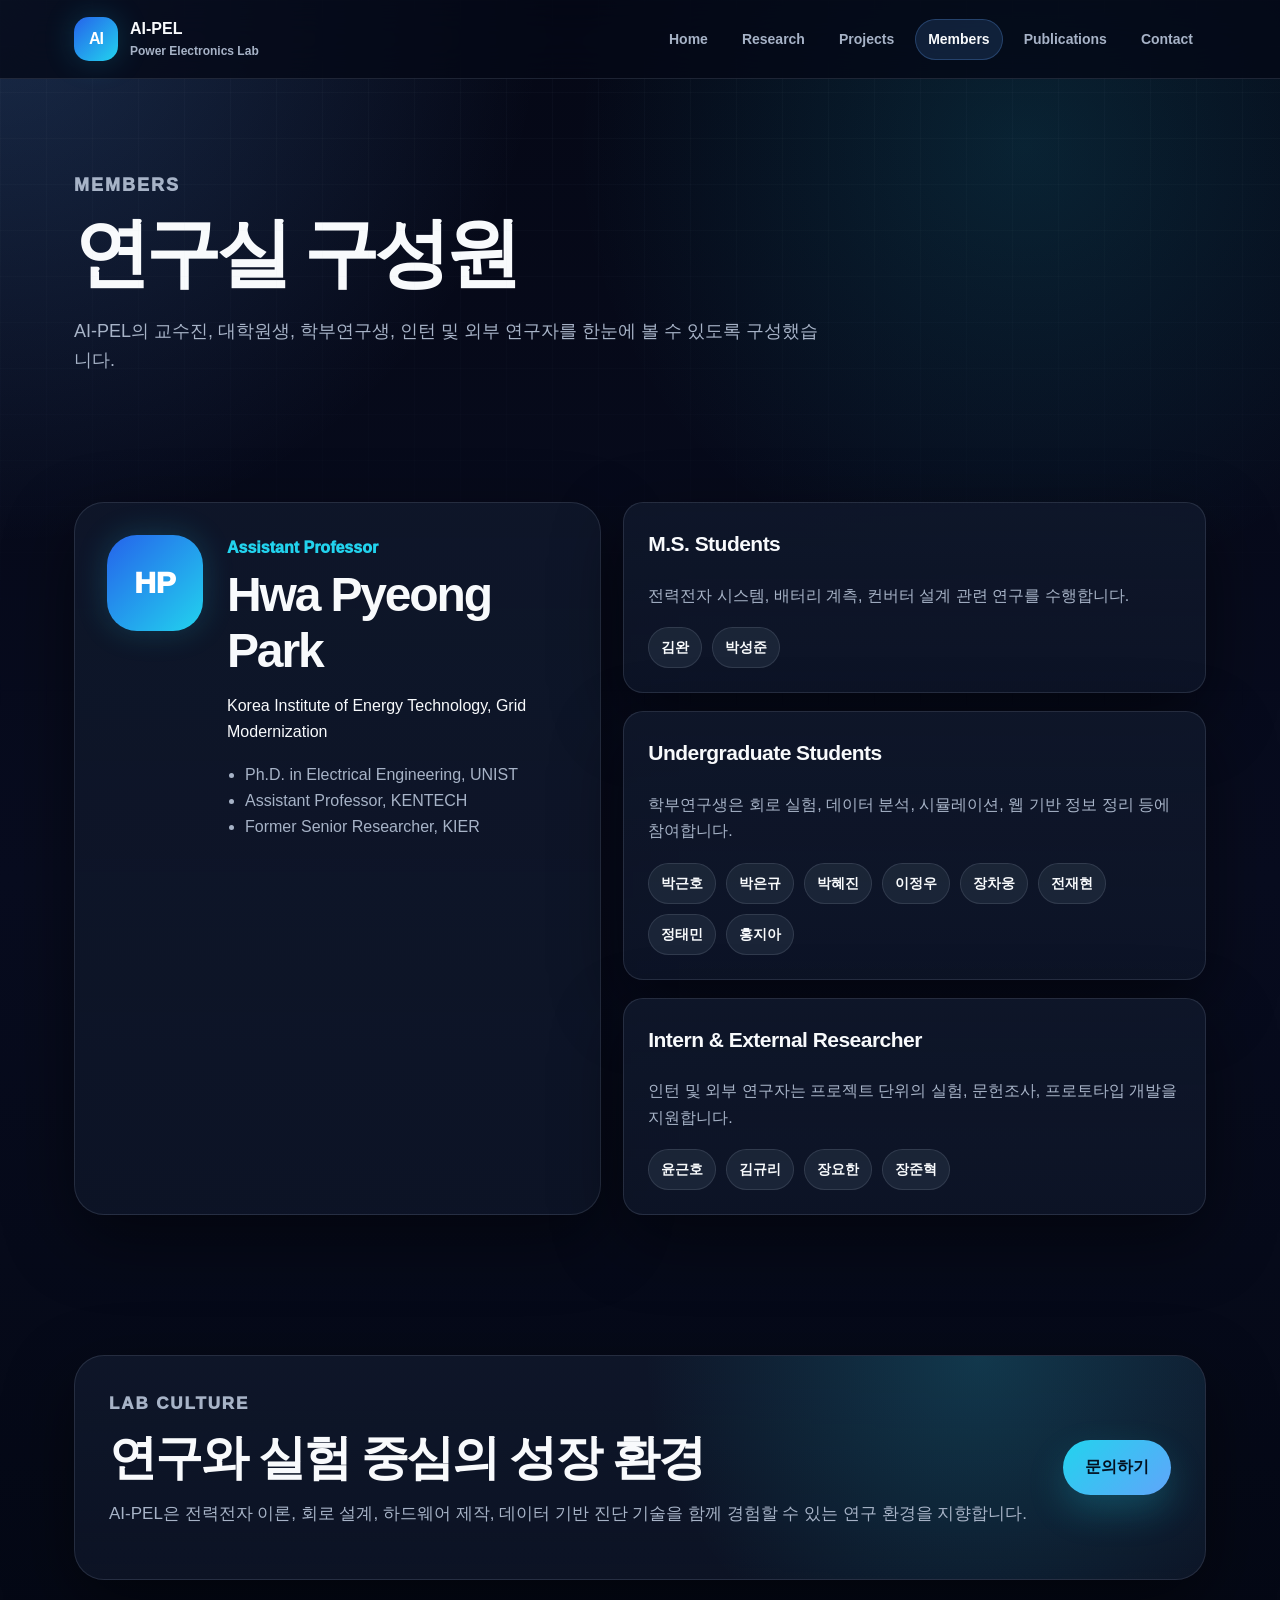
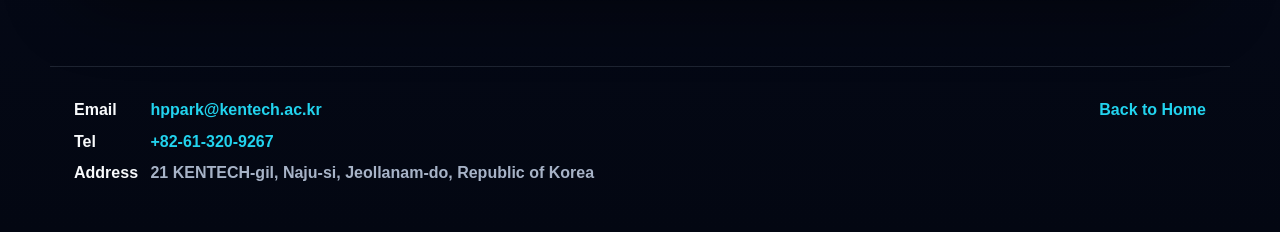
==== members.html @ b3953c1d "Add files via upload" ====
<!DOCTYPE html>
<html lang="ko">
<head>
  <meta charset="UTF-8" />
  <meta name="viewport" content="width=device-width, initial-scale=1.0" />
  <meta name="description" content="AI-PEL Advanced & Intelligent Power Electronics Lab redesign website." />
  <title>Members | AI-PEL Lab</title>
  <link rel="stylesheet" href="style.css" />
</head>
<body data-page="members">
  <header class="site-header">
    <nav class="navbar" aria-label="Main navigation">
      <a href="index.html" class="logo" aria-label="AI-PEL home">
        <span class="logo-mark">AI</span>
        <span class="logo-text">
          <strong>AI-PEL</strong>
          <small>Power Electronics Lab</small>
        </span>
      </a>

      <button class="menu-toggle" id="menuToggle" aria-label="Open navigation menu" aria-expanded="false">
        <span></span>
        <span></span>
        <span></span>
      </button>

      <ul class="nav-links" id="navLinks">
        <li><a href="index.html" class="">Home</a></li>
        <li><a href="research.html" class="">Research</a></li>
        <li><a href="projects.html" class="">Projects</a></li>
        <li><a href="members.html" class="active">Members</a></li>
        <li><a href="publications.html" class="">Publications</a></li>
        <li><a href="contact.html" class="">Contact</a></li>
      </ul>
    </nav>
  </header>

  <main>

    <section class="sub-hero">
      <p class="eyebrow">Members</p>
      <h1>연구실 구성원</h1>
      <p>AI-PEL의 교수진, 대학원생, 학부연구생, 인턴 및 외부 연구자를 한눈에 볼 수 있도록 구성했습니다.</p>
    </section>

    <section class="section compact">
      <div class="member-layout">
        <article class="professor-card reveal">
          <div class="avatar large">HP</div>
          <div>
            <p class="role">Assistant Professor</p>
            <h2>Hwa Pyeong Park</h2>
            <p>Korea Institute of Energy Technology, Grid Modernization</p>
            <ul class="career-list">
              <li>Ph.D. in Electrical Engineering, UNIST</li>
              <li>Assistant Professor, KENTECH</li>
              <li>Former Senior Researcher, KIER</li>
            </ul>
          </div>
        </article>

        <div class="student-groups">
          <article class="member-group reveal delay-1">
            <h3>M.S. Students</h3>
            <p>전력전자 시스템, 배터리 계측, 컨버터 설계 관련 연구를 수행합니다.</p>
            <div class="mini-members">
              <span>김완</span><span>박성준</span>
            </div>
          </article>
          <article class="member-group reveal delay-2">
            <h3>Undergraduate Students</h3>
            <p>학부연구생은 회로 실험, 데이터 분석, 시뮬레이션, 웹 기반 정보 정리 등에 참여합니다.</p>
            <div class="mini-members">
              <span>박근호</span><span>박은규</span><span>박혜진</span><span>이정우</span><span>장차웅</span><span>전재현</span><span>정태민</span><span>홍지아</span>
            </div>
          </article>
          <article class="member-group reveal delay-3">
            <h3>Intern & External Researcher</h3>
            <p>인턴 및 외부 연구자는 프로젝트 단위의 실험, 문헌조사, 프로토타입 개발을 지원합니다.</p>
            <div class="mini-members">
              <span>윤근호</span><span>김규리</span><span>장요한</span><span>장준혁</span>
            </div>
          </article>
        </div>
      </div>
    </section>

    <section class="section compact">
      <div class="feature-band reveal">
        <div>
          <p class="eyebrow">Lab Culture</p>
          <h2>연구와 실험 중심의 성장 환경</h2>
          <p>AI-PEL은 전력전자 이론, 회로 설계, 하드웨어 제작, 데이터 기반 진단 기술을 함께 경험할 수 있는 연구 환경을 지향합니다.</p>
        </div>
        <a class="btn primary" href="contact.html">문의하기</a>
      </div>
    </section>
  </main>

  <footer class="site-footer">
    <div class="footer-contact">
      <p><strong>Email</strong> <a href="mailto:hppark@kentech.ac.kr">hppark@kentech.ac.kr</a></p>
      <p><strong>Tel</strong> <a href="tel:+82613209267">+82-61-320-9267</a></p>
      <p><strong>Address</strong> 21 KENTECH-gil, Naju-si, Jeollanam-do, Republic of Korea</p>
    </div>
    <a href="index.html">Back to Home</a>
  </footer>

  <script src="script.js"></script>
</body>
</html>
---- style.css ----
:root {
  --bg: #050816;
  --bg-2: #080c1f;
  --surface: rgba(15, 23, 42, 0.92);
  --surface-strong: #111827;
  --surface-soft: rgba(30, 41, 59, 0.78);
  --text: #f8fafc;
  --muted: #a7b3c7;
  --muted-2: #78869c;
  --primary: #60a5fa;
  --primary-dark: #2563eb;
  --accent: #22d3ee;
  --accent-2: #a78bfa;
  --line: rgba(148, 163, 184, 0.18);
  --line-strong: rgba(148, 163, 184, 0.32);
  --shadow: 0 24px 70px rgba(0, 0, 0, 0.48);
  --glow: 0 0 32px rgba(34, 211, 238, 0.20);
  --radius-lg: 30px;
  --radius-md: 20px;
  --radius-sm: 14px;
  --max-width: 1180px;
}

* {
  box-sizing: border-box;
}

html {
  scroll-behavior: smooth;
}

body {
  margin: 0;
  font-family: "Pretendard", "Apple SD Gothic Neo", "Noto Sans KR", Arial, sans-serif;
  color: var(--text);
  background:
    radial-gradient(circle at top left, rgba(96, 165, 250, 0.22), transparent 34rem),
    radial-gradient(circle at 80% 8%, rgba(34, 211, 238, 0.13), transparent 28rem),
    linear-gradient(180deg, var(--bg), var(--bg-2) 48%, #030712);
  line-height: 1.65;
  min-height: 100vh;
}

body::before {
  content: "";
  position: fixed;
  inset: 0;
  pointer-events: none;
  background-image:
    linear-gradient(rgba(148, 163, 184, 0.045) 1px, transparent 1px),
    linear-gradient(90deg, rgba(148, 163, 184, 0.045) 1px, transparent 1px);
  background-size: 46px 46px;
  mask-image: linear-gradient(to bottom, black, transparent 82%);
}

a {
  color: inherit;
  text-decoration: none;
}

button,
input,
select,
textarea {
  font: inherit;
}

.site-header {
  position: sticky;
  top: 0;
  z-index: 100;
  background: rgba(5, 8, 22, 0.78);
  backdrop-filter: blur(18px);
  border-bottom: 1px solid var(--line);
}

.navbar {
  max-width: var(--max-width);
  margin: 0 auto;
  padding: 16px 24px;
  display: flex;
  align-items: center;
  justify-content: space-between;
  gap: 24px;
}

.logo {
  display: inline-flex;
  align-items: center;
  gap: 12px;
  font-weight: 900;
}

.logo-mark {
  width: 44px;
  height: 44px;
  display: grid;
  place-items: center;
  border-radius: 15px;
  color: white;
  background: linear-gradient(135deg, var(--primary-dark), var(--accent));
  letter-spacing: -1px;
  box-shadow: var(--glow);
}

.logo small {
  display: block;
  color: var(--muted);
  font-size: 12px;
  font-weight: 700;
}

.nav-links {
  list-style: none;
  display: flex;
  gap: 8px;
  align-items: center;
  padding: 0;
  margin: 0;
}

.nav-links a {
  display: inline-flex;
  align-items: center;
  min-height: 40px;
  color: var(--muted);
  font-weight: 800;
  font-size: 14px;
  padding: 8px 12px;
  border-radius: 999px;
  transition: color 0.2s ease, background 0.2s ease, border-color 0.2s ease;
  border: 1px solid transparent;
}

.nav-links a:hover,
.nav-links a.active {
  color: var(--text);
  background: rgba(96, 165, 250, 0.14);
  border-color: rgba(96, 165, 250, 0.26);
}

.menu-toggle {
  display: none;
  width: 44px;
  height: 44px;
  border: 1px solid var(--line-strong);
  border-radius: 13px;
  background: rgba(15, 23, 42, 0.92);
  cursor: pointer;
}

.menu-toggle span {
  display: block;
  width: 20px;
  height: 2px;
  margin: 5px auto;
  background: var(--text);
}

.section,
.page-hero,
.sub-hero {
  max-width: var(--max-width);
  margin: 0 auto;
  padding-left: 24px;
  padding-right: 24px;
}

.section {
  padding-top: 86px;
  padding-bottom: 86px;
}

.section.compact {
  padding-top: 54px;
}

.page-hero {
  min-height: 720px;
  padding-top: 74px;
  padding-bottom: 74px;
  display: grid;
  grid-template-columns: 1.08fr 0.92fr;
  align-items: center;
  gap: 48px;
}

.sub-hero {
  padding-top: 92px;
  padding-bottom: 54px;
  text-align: left;
}

.sub-hero p {
  max-width: 760px;
  color: var(--muted);
  font-size: 18px;
}

.eyebrow {
  margin: 0 0 12px;
  color: var(--accent);
  font-size: 13px;
  font-weight: 950;
  text-transform: uppercase;
  letter-spacing: 0.11em;
}

h1,
h2,
h3,
p {
  margin-top: 0;
}

h1 {
  font-size: clamp(42px, 6vw, 76px);
  line-height: 1.05;
  letter-spacing: -0.065em;
  margin-bottom: 24px;
}

.sub-hero h1 {
  max-width: 900px;
}

h2 {
  font-size: clamp(30px, 4vw, 48px);
  line-height: 1.16;
  letter-spacing: -0.045em;
  margin-bottom: 14px;
}

h3 {
  font-size: 21px;
  letter-spacing: -0.025em;
}

.hero-description,
.section-heading > p,
.contact-card p,
.feature-band p {
  color: var(--muted);
  font-size: 17px;
}

.hero-actions {
  display: flex;
  gap: 12px;
  flex-wrap: wrap;
  margin-top: 32px;
}

.btn {
  border: 0;
  border-radius: 999px;
  padding: 14px 22px;
  cursor: pointer;
  font-weight: 900;
  transition: transform 0.2s ease, box-shadow 0.2s ease, background 0.2s ease, border-color 0.2s ease;
  display: inline-flex;
  justify-content: center;
  align-items: center;
  min-height: 48px;
}

.btn:hover {
  transform: translateY(-2px);
}

.btn.primary {
  color: #03101f;
  background: linear-gradient(135deg, var(--accent), var(--primary));
  box-shadow: 0 16px 36px rgba(34, 211, 238, 0.22);
}

.btn.secondary {
  background: rgba(15, 23, 42, 0.72);
  color: var(--text);
  border: 1px solid var(--line-strong);
}

.btn.secondary:hover {
  border-color: rgba(96, 165, 250, 0.60);
}

.btn.full {
  width: 100%;
}

.hero-card,
.info-card,
.topic-card,
.project-card,
.professor-card,
.member-group,
.publication-item,
.contact-card,
.interest-form,
.feature-band,
.research-roadmap {
  background: linear-gradient(180deg, rgba(15, 23, 42, 0.94), rgba(15, 23, 42, 0.74));
  border: 1px solid var(--line);
  box-shadow: var(--shadow);
}

.hero-card {
  border-radius: var(--radius-lg);
  padding: 32px;
  overflow: hidden;
  position: relative;
}

.hero-card::before,
.feature-band::before,
.research-roadmap::before,
.contact-card::before {
  content: "";
  position: absolute;
  inset: 0;
  background: radial-gradient(circle at 80% 0%, rgba(34, 211, 238, 0.18), transparent 36%);
  pointer-events: none;
}

.hero-card > *,
.feature-band > *,
.research-roadmap > *,
.contact-card > * {
  position: relative;
}

.circuit-art {
  min-height: 230px;
  border-radius: 24px;
  background:
    linear-gradient(90deg, transparent 49%, rgba(255,255,255,0.44) 49%, rgba(255,255,255,0.44) 51%, transparent 51%),
    linear-gradient(0deg, transparent 49%, rgba(255,255,255,0.44) 49%, rgba(255,255,255,0.44) 51%, transparent 51%),
    radial-gradient(circle at 30% 30%, rgba(34, 211, 238, 0.95), transparent 20%),
    linear-gradient(135deg, #1d4ed8, #0891b2 52%, #7c3aed);
  position: relative;
  margin-bottom: 28px;
  box-shadow: inset 0 0 38px rgba(255, 255, 255, 0.10), var(--glow);
}

.circuit-art span {
  position: absolute;
  width: 22px;
  height: 22px;
  border-radius: 50%;
  background: #dffbff;
  box-shadow: 0 0 0 8px rgba(224, 251, 255, 0.18), 0 0 24px rgba(34, 211, 238, 0.82);
}

.circuit-art span:nth-child(1) { left: 16%; top: 24%; }
.circuit-art span:nth-child(2) { right: 20%; top: 28%; }
.circuit-art span:nth-child(3) { left: 33%; bottom: 22%; }
.circuit-art span:nth-child(4) { right: 34%; bottom: 28%; }

.stats {
  display: grid;
  grid-template-columns: repeat(3, 1fr);
  gap: 12px;
  margin-top: 24px;
}

.stats div {
  padding: 16px;
  border-radius: 17px;
  background: rgba(30, 41, 59, 0.72);
  border: 1px solid var(--line);
}

.stats strong {
  display: block;
  color: var(--accent);
  font-size: 24px;
}

.stats span {
  color: var(--muted);
  font-size: 13px;
  font-weight: 800;
}

.section-heading {
  max-width: 780px;
  margin-bottom: 34px;
}

.centered {
  text-align: center;
  margin-left: auto;
  margin-right: auto;
}

.split-heading {
  display: flex;
  align-items: flex-end;
  justify-content: space-between;
  max-width: none;
  gap: 24px;
}

.intro-grid,
.topic-grid,
.project-grid {
  display: grid;
  grid-template-columns: repeat(3, 1fr);
  gap: 20px;
}

.info-card,
.topic-card,
.project-card,
.member-group,
.publication-item {
  border-radius: var(--radius-md);
  padding: 24px;
  transition: transform 0.2s ease, border-color 0.2s ease, box-shadow 0.2s ease, opacity 0.2s ease;
}

.info-card:hover,
.topic-card:hover,
.project-card:hover,
.publication-item:hover,
.member-group:hover {
  transform: translateY(-5px);
  border-color: rgba(96, 165, 250, 0.45);
  box-shadow: var(--shadow), var(--glow);
}

.info-card p,
.topic-card p,
.project-card p,
.publication-item p,
.member-group p {
  color: var(--muted);
  margin-bottom: 0;
}

.card-number {
  display: inline-flex;
  margin-bottom: 20px;
  color: var(--accent);
  font-weight: 950;
  font-size: 13px;
  letter-spacing: 0.08em;
}

.text-link {
  display: inline-flex;
  margin-top: 20px;
  color: var(--accent);
  font-weight: 900;
}

.topic-card {
  min-height: 230px;
}

.topic-icon {
  display: grid;
  place-items: center;
  width: 56px;
  height: 56px;
  border-radius: 19px;
  background: rgba(34, 211, 238, 0.12);
  border: 1px solid rgba(34, 211, 238, 0.18);
  font-size: 28px;
  margin-bottom: 28px;
}

.filter-buttons,
.publication-tabs {
  display: flex;
  gap: 10px;
  flex-wrap: wrap;
  justify-content: flex-end;
}

.filter-btn,
.tab-btn {
  border: 1px solid var(--line-strong);
  background: rgba(15, 23, 42, 0.84);
  color: var(--muted);
  border-radius: 999px;
  padding: 10px 16px;
  cursor: pointer;
  font-weight: 900;
  transition: color 0.2s ease, background 0.2s ease, border-color 0.2s ease, transform 0.2s ease;
}

.filter-btn:hover,
.tab-btn:hover {
  color: var(--text);
  border-color: rgba(34, 211, 238, 0.42);
  transform: translateY(-1px);
}

.filter-btn.active,
.tab-btn.active {
  color: #03101f;
  background: linear-gradient(135deg, var(--accent), var(--primary));
  border-color: transparent;
}

.project-result {
  margin: -8px 0 18px;
  color: var(--muted);
  font-weight: 900;
}

.project-card {
  min-height: 240px;
}

.project-card.hidden,
.publication-item.hidden {
  display: none;
}

.tag {
  display: inline-flex;
  margin-bottom: 16px;
  padding: 6px 10px;
  border-radius: 999px;
  background: rgba(96, 165, 250, 0.13);
  color: var(--accent);
  border: 1px solid rgba(96, 165, 250, 0.22);
  font-size: 12px;
  font-weight: 950;
}

.member-layout {
  display: grid;
  grid-template-columns: 0.95fr 1.05fr;
  gap: 22px;
}

.professor-card {
  border-radius: var(--radius-lg);
  padding: 32px;
  display: flex;
  gap: 24px;
}

.avatar.large {
  flex: 0 0 auto;
  width: 96px;
  height: 96px;
  display: grid;
  place-items: center;
  border-radius: 30px;
  background: linear-gradient(135deg, var(--primary-dark), var(--accent));
  color: white;
  font-size: 30px;
  font-weight: 950;
  box-shadow: var(--glow);
}

.role {
  color: var(--accent);
  font-weight: 950;
  margin-bottom: 6px;
}

.career-list,
.timeline {
  padding-left: 18px;
  color: var(--muted);
}

.student-groups {
  display: grid;
  gap: 18px;
}

.mini-members {
  display: flex;
  gap: 10px;
  flex-wrap: wrap;
  margin-top: 18px;
}

.mini-members span,
.page-pill-list a {
  border-radius: 999px;
  padding: 8px 12px;
  background: rgba(30, 41, 59, 0.84);
  border: 1px solid var(--line);
  color: var(--text);
  font-weight: 850;
  font-size: 14px;
}

.publication-list {
  display: grid;
  gap: 16px;
}

.publication-item span {
  display: inline-block;
  color: var(--accent);
  font-size: 13px;
  font-weight: 950;
  margin-bottom: 8px;
}

.publication-authors {
  color: var(--text) !important;
  font-size: 15px;
  margin-bottom: 8px !important;
}

.publication-authors strong {
  color: var(--accent);
  margin-right: 8px;
}

.roadmap-title {
  font-size: clamp(20px, 2.8vw, 32px);
  white-space: nowrap;
  word-break: keep-all;
  letter-spacing: -0.055em;
}

.contact-card {
  border-radius: var(--radius-lg);
  padding: 34px;
  display: grid;
  grid-template-columns: 1fr 0.9fr;
  gap: 34px;
  align-items: start;
  position: relative;
  overflow: hidden;
}

.contact-info {
  margin-top: 28px;
  display: grid;
  gap: 10px;
}

.contact-info p {
  margin: 0;
  color: var(--text);
}

.contact-info strong {
  display: inline-block;
  min-width: 72px;
  color: var(--accent);
}

.interest-form {
  border-radius: var(--radius-md);
  padding: 24px;
  box-shadow: none;
}

.interest-form label {
  display: block;
  margin: 16px 0 8px;
  color: var(--text);
  font-weight: 850;
}

.interest-form input,
.interest-form select,
.interest-form textarea {
  width: 100%;
  border: 1px solid var(--line-strong);
  border-radius: 13px;
  padding: 12px 14px;
  background: rgba(2, 6, 23, 0.72);
  color: var(--text);
  outline: none;
}

.interest-form textarea {
  resize: vertical;
}

.interest-form input:focus,
.interest-form select:focus,
.interest-form textarea:focus {
  border-color: var(--accent);
  box-shadow: 0 0 0 4px rgba(34, 211, 238, 0.12);
}

.form-result {
  margin-top: 16px;
  padding: 14px;
  border-radius: 14px;
  background: rgba(34, 211, 238, 0.10);
  border: 1px solid rgba(34, 211, 238, 0.18);
  color: var(--text);
  display: none;
}

.form-result.show {
  display: block;
}

.feature-band,
.research-roadmap {
  border-radius: var(--radius-lg);
  padding: 34px;
  display: grid;
  grid-template-columns: 1fr auto;
  gap: 28px;
  align-items: center;
  position: relative;
  overflow: hidden;
}

.page-pill-list {
  display: flex;
  gap: 10px;
  flex-wrap: wrap;
  justify-content: flex-end;
}

.timeline {
  list-style: none;
  padding-left: 0;
  display: grid;
  gap: 14px;
  margin: 0;
}

.timeline li {
  padding: 16px;
  border-radius: 17px;
  background: rgba(30, 41, 59, 0.68);
  border: 1px solid var(--line);
}

.timeline strong {
  display: block;
  color: var(--accent);
  margin-bottom: 4px;
}

.timeline span {
  color: var(--muted);
}

.site-footer {
  max-width: var(--max-width);
  margin: 0 auto;
  padding: 30px 24px 46px;
  border-top: 1px solid var(--line);
  display: flex;
  justify-content: space-between;
  gap: 20px;
  color: var(--muted);
  font-weight: 750;
}

.site-footer p {
  margin: 4px 0 0;
}

.footer-contact {
  display: grid;
  gap: 6px;
}

.footer-contact p {
  margin: 0;
  line-height: 1.6;
}

.footer-contact strong {
  display: inline-block;
  min-width: 72px;
  color: var(--text);
}

.site-footer a {
  color: var(--accent);
  font-weight: 900;
}

.reveal {
  animation: riseIn 0.72s ease both;
}

.delay-1 { animation-delay: 0.08s; }
.delay-2 { animation-delay: 0.16s; }
.delay-3 { animation-delay: 0.24s; }

@keyframes riseIn {
  from {
    opacity: 0;
    transform: translateY(18px);
  }
  to {
    opacity: 1;
    transform: translateY(0);
  }
}

@media (max-width: 960px) {
  .menu-toggle {
    display: block;
  }

  .nav-links {
    position: absolute;
    top: 76px;
    left: 24px;
    right: 24px;
    display: none;
    flex-direction: column;
    align-items: stretch;
    padding: 16px;
    background: rgba(5, 8, 22, 0.96);
    border: 1px solid var(--line-strong);
    border-radius: 20px;
    box-shadow: var(--shadow);
  }

  .nav-links.open {
    display: flex;
  }

  .nav-links a {
    justify-content: flex-start;
    width: 100%;
  }

  .page-hero,
  .member-layout,
  .contact-card,
  .feature-band,
  .research-roadmap {
    grid-template-columns: 1fr;
  }

  .page-hero {
    min-height: auto;
    padding-top: 64px;
  }

  .intro-grid,
  .topic-grid,
  .project-grid {
    grid-template-columns: repeat(2, 1fr);
  }

  .split-heading {
    align-items: flex-start;
    flex-direction: column;
  }

  .filter-buttons,
  .publication-tabs,
  .page-pill-list {
    justify-content: flex-start;
  }
}

@media (max-width: 640px) {
  .section,
  .page-hero,
  .sub-hero {
    padding-left: 18px;
    padding-right: 18px;
  }

  .section {
    padding-top: 64px;
    padding-bottom: 64px;
  }

  .navbar {
    padding: 14px 18px;
  }

  .logo-text small {
    display: none;
  }

  .intro-grid,
  .topic-grid,
  .project-grid {
    grid-template-columns: 1fr;
  }

  .stats {
    grid-template-columns: 1fr;
  }

  .professor-card {
    flex-direction: column;
  }

  .contact-card,
  .feature-band,
  .research-roadmap {
    padding: 24px;
  }

  .site-footer {
    flex-direction: column;
  }
}


/* Home page refinement */
.home-hero {
  min-height: 660px;
  grid-template-columns: minmax(0, 1.1fr) minmax(430px, 0.9fr);
  gap: 56px;
  padding-top: 72px;
  padding-bottom: 64px;
}

.home-hero .hero-content {
  max-width: 780px;
}

.home-eyebrow {
  font-size: 12px;
  letter-spacing: 0.14em;
  white-space: nowrap;
}

.home-hero h1 {
  max-width: 780px;
  font-size: clamp(42px, 4.05vw, 56px);
  line-height: 1.12;
  margin-bottom: 22px;
  word-break: keep-all;
}

.home-main-title span {
  display: block;
  white-space: nowrap;
}

.home-single-line {
  white-space: nowrap;
  word-break: keep-all;
}

.home-hero .hero-description {
  max-width: none;
  font-size: 16px;
  line-height: 1.75;
  letter-spacing: -0.02em;
}

.home-keywords {
  display: flex;
  gap: 8px;
  flex-wrap: wrap;
  margin-top: 20px;
}

.home-keywords span {
  display: inline-flex;
  align-items: center;
  min-height: 34px;
  padding: 7px 12px;
  border-radius: 999px;
  color: var(--text);
  background: rgba(34, 211, 238, 0.08);
  border: 1px solid rgba(34, 211, 238, 0.18);
  font-size: 13px;
  font-weight: 850;
  white-space: nowrap;
}

.focus-card {
  padding: 28px;
  border-radius: 28px;
  background: linear-gradient(180deg, rgba(15, 23, 42, 0.96), rgba(10, 16, 32, 0.88));
}

.focus-image-wrap {
  margin-bottom: 24px;
  padding: 14px;
  border-radius: 24px;
  background: rgba(255, 255, 255, 0.98);
  border: 1px solid rgba(255, 255, 255, 0.16);
  box-shadow: inset 0 0 0 1px rgba(2, 6, 23, 0.06), 0 18px 42px rgba(0, 0, 0, 0.28);
}

.focus-image-wrap img {
  display: block;
  width: 100%;
  height: auto;
  border-radius: 15px;
  object-fit: contain;
}

.focus-card .eyebrow {
  margin-bottom: 8px;
}

.focus-card h2 {
  margin-bottom: 10px;
  font-size: clamp(28px, 2.5vw, 36px);
  line-height: 1.15;
  white-space: nowrap;
}

.focus-description {
  color: var(--muted);
  font-size: 14px;
  line-height: 1.7;
  letter-spacing: -0.02em;
}

.clean-stats {
  margin-top: 22px;
}

.clean-stats div {
  padding: 14px 12px;
}

.clean-stats span {
  font-size: 11.5px;
  white-space: nowrap;
}

.home-about-section {
  padding-top: 56px;
}

.home-about-section .section-heading {
  max-width: 980px;
}

.home-section-title {
  font-size: clamp(30px, 3.2vw, 40px);
  white-space: nowrap;
}

.home-about-section .section-heading > p {
  font-size: 15.5px;
  letter-spacing: -0.02em;
}

.home-intro-grid .info-card {
  min-height: 0;
  padding: 26px 22px;
  text-align: center;
}

.home-intro-grid .card-number {
  margin-bottom: 14px;
}

.home-intro-grid h3 {
  margin-bottom: 8px;
}

.home-intro-grid p {
  font-size: 15px;
  letter-spacing: -0.02em;
  overflow: hidden;
  text-overflow: ellipsis;
}

@media (max-width: 1100px) {
  .home-hero {
    grid-template-columns: 1fr;
    min-height: auto;
  }

  .home-hero .hero-content {
    max-width: 880px;
  }

  .focus-card {
    max-width: 720px;
    width: 100%;
  }

  .home-single-line,
  .home-section-title,
  .home-eyebrow,
  .focus-card h2 {
    white-space: normal;
  }
}

@media (max-width: 640px) {
  .home-hero {
    padding-top: 54px;
    padding-bottom: 54px;
    gap: 34px;
  }

  .home-hero h1 {
    font-size: clamp(34px, 10vw, 46px);
  }

  .home-main-title span {
    white-space: normal;
  }

  .home-keywords {
    gap: 7px;
  }

  .focus-card {
    padding: 22px;
  }

  .focus-image-wrap {
    padding: 10px;
    border-radius: 20px;
  }

  .home-intro-grid p {
    white-space: normal;
  }
}
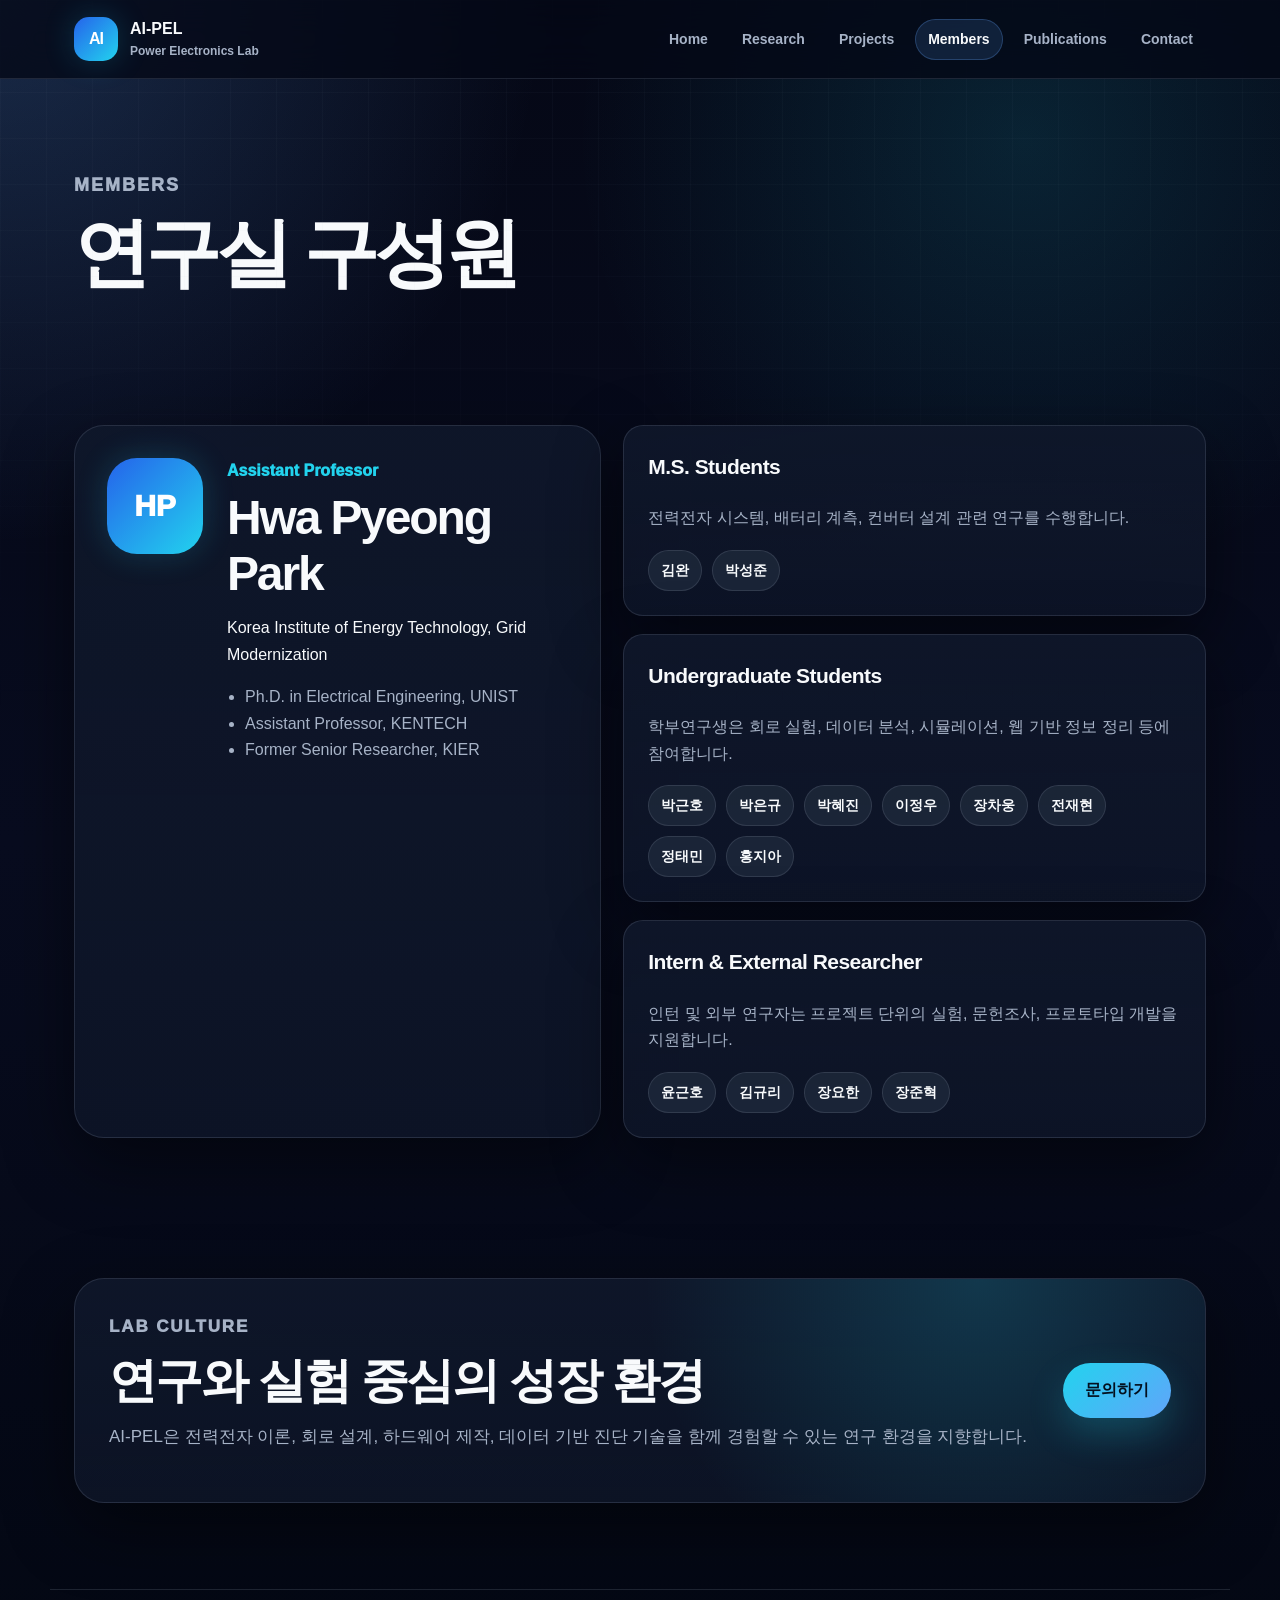
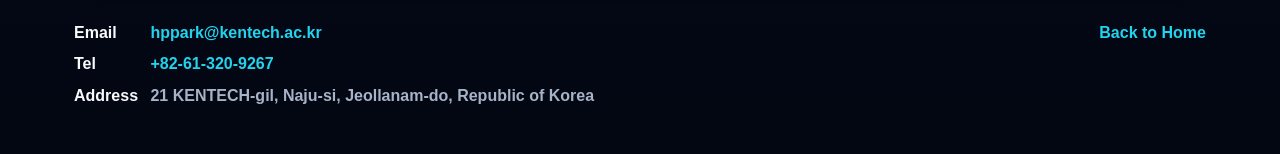
==== commit 214aff4c: "Update members.html" ====
--- a/members.html
+++ b/members.html
@@ -40,7 +40,7 @@
     <section class="sub-hero">
       <p class="eyebrow">Members</p>
       <h1>연구실 구성원</h1>
-      <p>AI-PEL의 교수진, 대학원생, 학부연구생, 인턴 및 외부 연구자를 한눈에 볼 수 있도록 구성했습니다.</p>
+    
     </section>
 
     <section class="section compact">
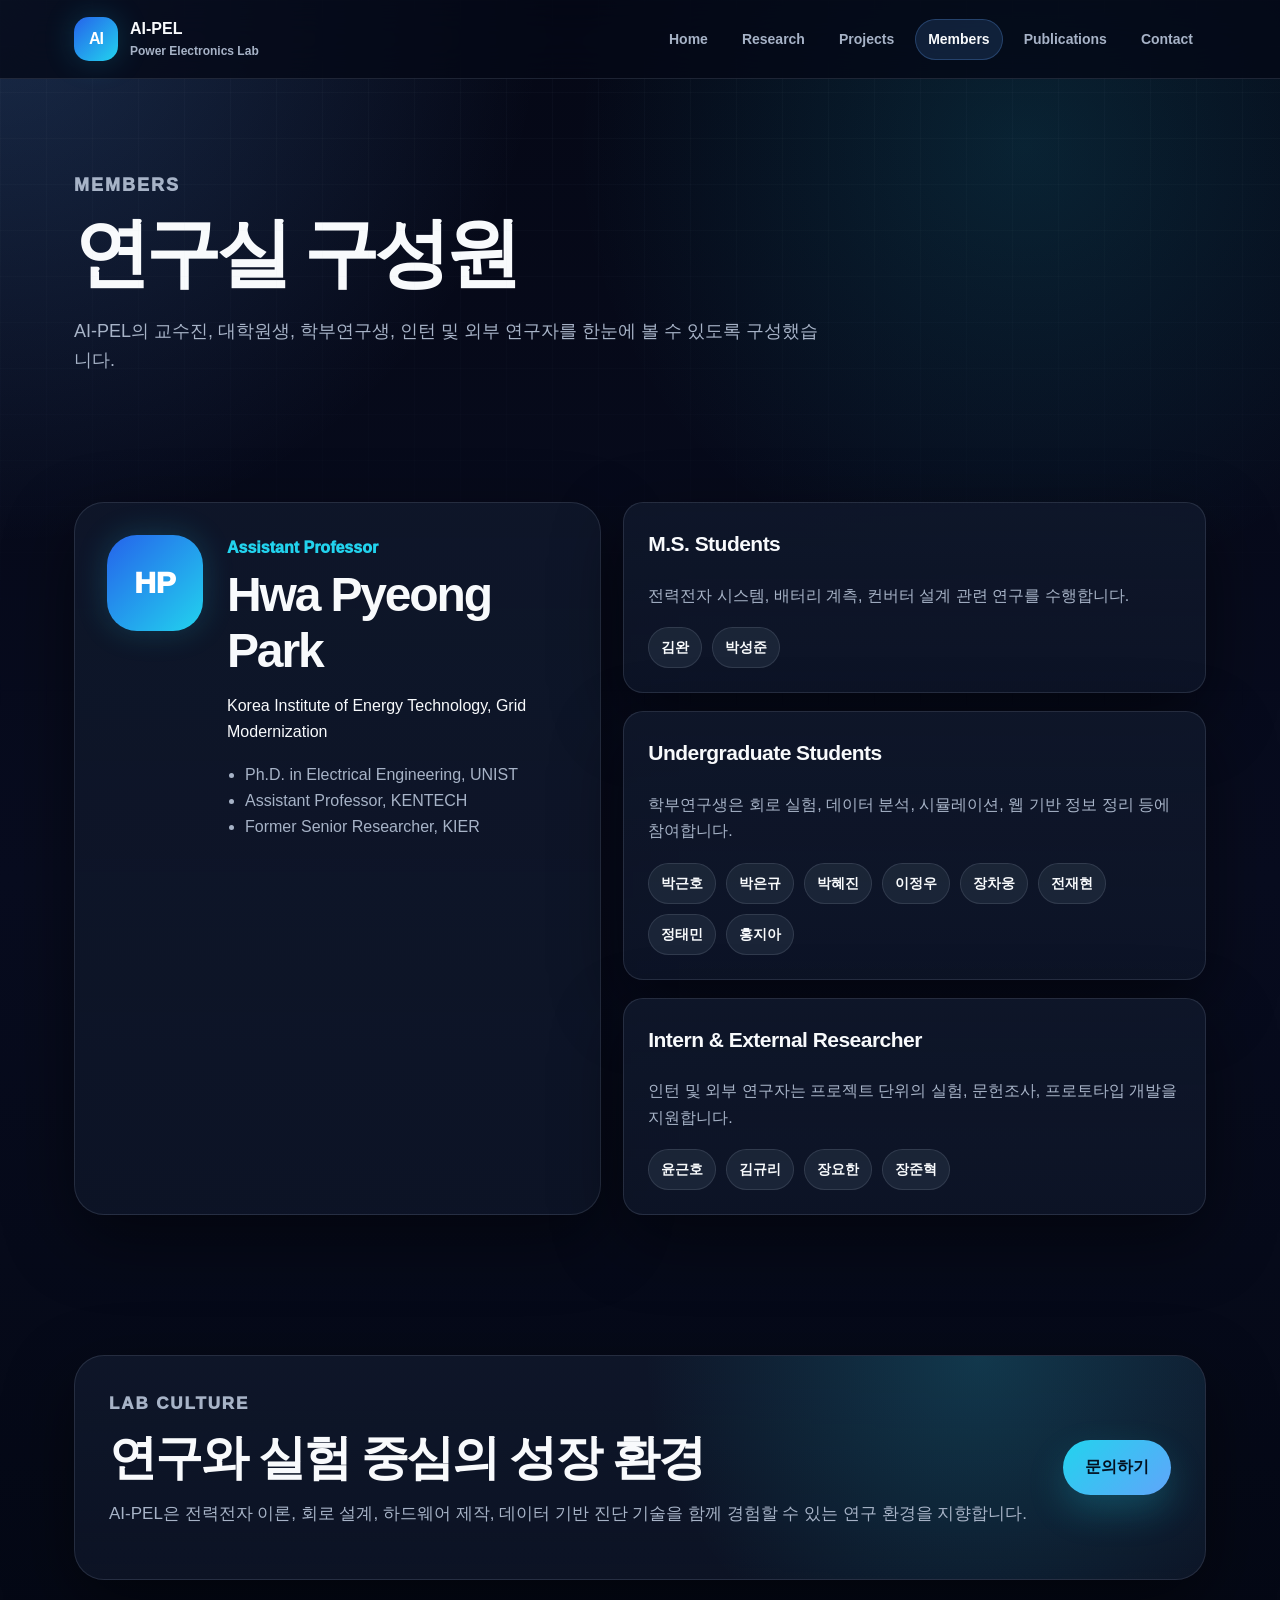
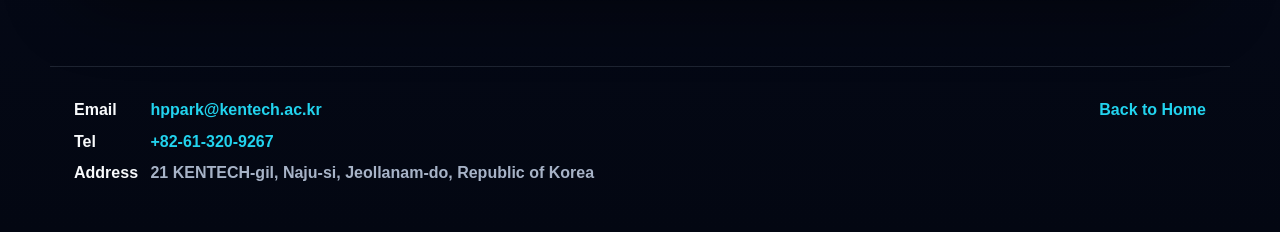
==== commit 6dde3e29: "Update members.html" ====
--- a/members.html
+++ b/members.html
@@ -40,7 +40,7 @@
     <section class="sub-hero">
       <p class="eyebrow">Members</p>
       <h1>연구실 구성원</h1>
-    
+      <p>AI-PEL의 교수진, 대학원생, 학부연구생, 인턴 및 외부 연구자를 한눈에 볼 수 있도록 구성했습니다.</p>
     </section>
 
     <section class="section compact">
